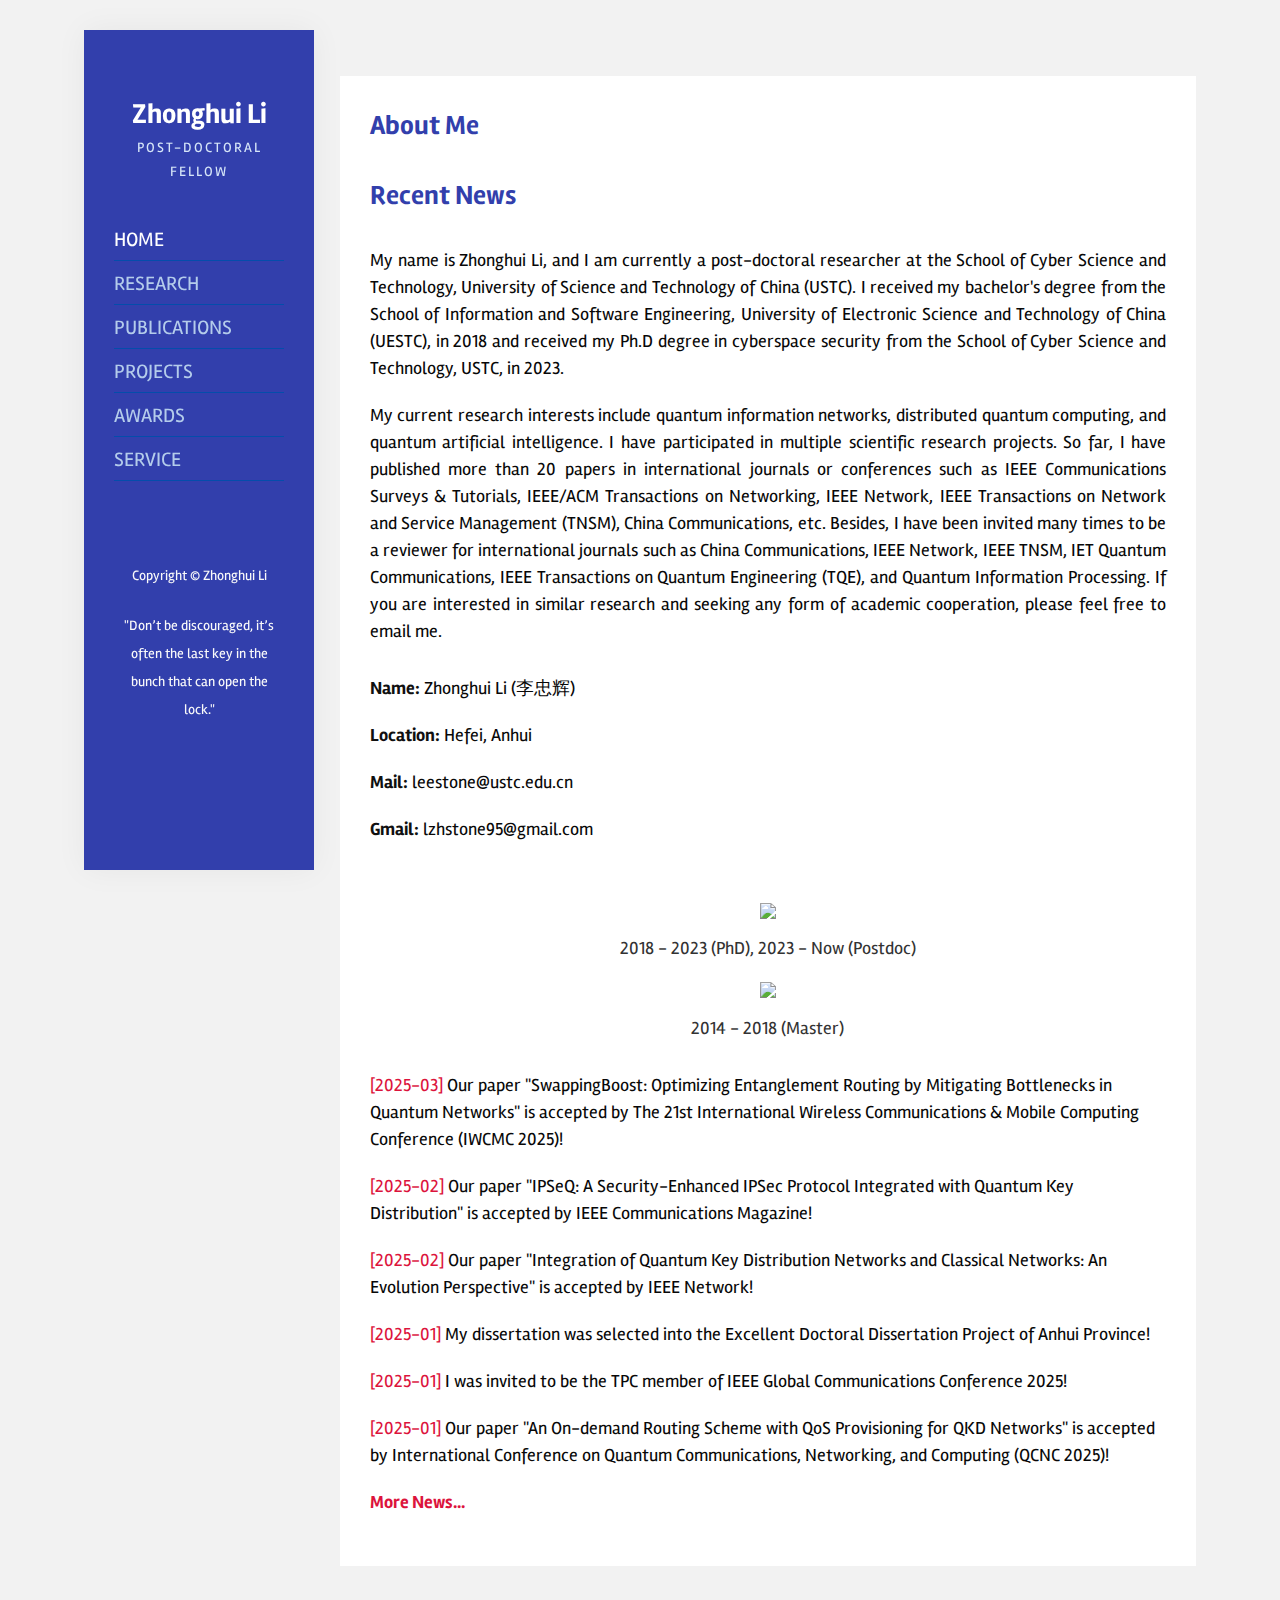
==== index.html @ 15d24ad1 "1" ====
﻿<!DOCTYPE HTML>
<html lang="en">

<head>
    <meta charset="utf-8">
    <meta http-equiv="X-UA-Compatible" content="IE=edge">
    <title>Zhonghui Li</title>
    <meta name="viewport" content="width=device-width, initial-scale=1">
    <link rel="icon" type="image/png" href="https://lzhstone95.github.io/Homepage/images/favicon.png" />
    <link href="https://fonts.googleapis.com/css?family=Rambla:400,700&display=swap" rel="stylesheet">
    <link rel="stylesheet" href="https://lzhstone95.github.io/Homepage/css/animate.css">
    <link rel="stylesheet" href="https://lzhstone95.github.io/Homepage/css/et-lineicons.css">
    <link rel="stylesheet" href="https://lzhstone95.github.io/Homepage/css/themify-icons.css">
    <link rel="stylesheet" href="https://lzhstone95.github.io/Homepage/css/bootstrap.css">
    <link rel="stylesheet" href="https://lzhstone95.github.io/Homepage/css/style.css">

    <style>
        .image-container {
            text-align: center;
            margin: 20px 0;
        }
        .image {
            width: 80%;
        }
        .caption {
            text-align: center;
            font-size: 18px;
            color: #333;
            margin-top: 10px;
        }
    </style>
</head>

<body>
    <div id="lonon-page"> <a href="#" class="js-lonon-nav-toggle lonon-nav-toggle"><i></i></a>
        <!-- Sidebar Section -->
        <aside id="lonon-aside">
            <!-- Logo -->
            <h1 id="lonon-logo">
                <img src="https://lzhstone95.github.io/Homepage/images/lzh.png" alt="" style="width: 75%; height: auto;"><br />
                <a href="https://lzhstone95.github.io/Homepage/index.html">Zhonghui Li<span>Post-Doctoral Fellow</span></a>
            </h1>
            <!-- Menu -->
            <nav id="lonon-main-menu">
                <ul>
                    <li class="lonon-active"><a href="https://lzhstone95.github.io/Homepage/index.html">Home</a></li>
                    <li><a href="https://lzhstone95.github.io/Homepage/research.html">Research</a></li>
                    <li><a href="https://lzhstone95.github.io/Homepage/publications.html">Publications</a> </li>
                    <li><a href="https://lzhstone95.github.io/Homepage/projects.html">Projects</a></li>  
                    <li><a href="https://lzhstone95.github.io/Homepage/award.html">Awards</a></li>  
                    <li><a href="https://lzhstone95.github.io/Homepage/service.html">Service</a></li>
                </ul>
            </nav>
            <!-- Sidebar Footer -->
            <div class="lonon-footer">
                <ul>
                    <li><a href="#"><i class="ti-agenda gray-icon"></i></a></li>
                    <li><a href="https://maps.app.goo.gl/RL1cjqYo1ihoAd9C6"><i class="ti-location-pin font-16px gray-icon"></i></a></li>
                    <li><a href="https://orcid.org/0009-0006-4283-9009"><i class="ti-id-badge gray-icon"></i></a></li>
                    <li><a href="https://github.com/lzhstone95"><i class="ti-github gray-icon"></i></a></li>
                    <li><a href="https://scholar.google.com.hk/citations?user=jzhsFoMAAAAJ&hl=zh-CN"><i class="ti-google gray-icon"></i></a></li>
                </ul>
                <p><small> Copyright &copy; Zhonghui Li</small></p><br>
                <p><small>"Don’t be discouraged, it’s often the last key in the bunch that can open the lock."</small><p>
            </div>
        </aside>
        <!-- Main Section -->
        <div id="lonon-main">
            <!-- About Us -->
            <div class="lonon-about">
                <div class="container-fluid">
                    <div class="row">
                        <div class="col-md-7">
                            <h2 class="lonon-heading animate-box" data-animate-effect="fadeInLeft">About Me</h2> 
                        </div>
                        <div class="col-md-5">
                            <h2 class="lonon-heading animate-box" data-animate-effect="fadeInLeft">Recent  News</h2> 
                        </div>
                    </div>
                    <div class="row" style="margin-bottom: -30px;">
                        <div class="col-md-7 animate-box fadeInLeft animated" data-animate-effect="fadeInLeft" >
                            <p style="text-align: justify;">My name is Zhonghui Li, and I am currently a post-doctoral researcher at the School of Cyber Science and Technology, University of Science and Technology of China (USTC). I received my bachelor's degree from the School of Information and Software Engineering, University of Electronic Science and Technology of China (UESTC), in 2018 and received my Ph.D degree in cyberspace security from the School of Cyber Science and Technology, USTC, in 2023.</p>

                            <p style="text-align: justify;">My current research interests include quantum information networks, distributed quantum computing, and quantum artificial intelligence. I have participated in multiple scientific research projects. So far, I have published more than 20 papers in international journals or conferences such as IEEE Communications Surveys & Tutorials, IEEE/ACM Transactions on Networking, IEEE Network, IEEE Transactions on Network and Service Management (TNSM), China Communications, etc. Besides, I have been invited many times to be a reviewer for international journals such as China Communications, IEEE Network, IEEE TNSM, IET Quantum Communications, IEEE Transactions on Quantum Engineering (TQE), and Quantum Information Processing. If you are interested in similar research and seeking any form of academic cooperation, please feel free to email me.</p>
                            <div class="lonon-about-contact-wrap">
                                <div class="row">
                                    <div class="col-md-6">
                                        <p><b>Name:</b> Zhonghui Li (李忠辉)</p>
                                        <p><b>Location:</b> Hefei, Anhui</p>
                                    </div>
                                    <div class="col-md-6">
                                        <p><b>Mail:</b> leestone&#64;ustc.edu.cn</p>
                                        <p><b>Gmail:</b> lzhstone95&#64;gmail.com</p>
                                    </div>
                                </div>
                            </div>
                            <div class="lonon-about-contact-wrap">
                                <div class="row">
                                    <div class="col-md-6">
                                        <div class="image-container">
                                            <img src="https://lzhstone95.github.io/Homepage/images/ustc-1.png" class="image">
                                            <p  class="caption">2018 - 2023 (PhD), 2023 - Now (Postdoc)</p>
                                        </div>
                                    </div>
                                    <div class="col-md-6">
                                        <div class="image-container">
                                            <img src="https://lzhstone95.github.io/Homepage/images/uestc.jpg"  class="image">
                                            <p  class="caption">2014 - 2018 (Master)</p>
                                        </div>
                                    </div>
                                </div>
                            </div>
                        </div>
                        <div class="col-md-5 animate-box fadeInLeft animated" data-animate-effect="fadeInLeft"> 
                            <p><span style="color: crimson;">[2025-03] </span>Our paper "SwappingBoost: Optimizing Entanglement Routing by Mitigating Bottlenecks in Quantum Networks" is accepted by The 21st International Wireless Communications & Mobile Computing Conference (IWCMC 2025)!</p>

                            <p><span style="color: crimson;">[2025-02] </span>Our paper "IPSeQ: A Security-Enhanced IPSec Protocol Integrated with Quantum Key Distribution" is accepted by IEEE Communications Magazine!</p>

                            <p><span style="color: crimson;">[2025-02] </span> Our paper "Integration of Quantum Key Distribution Networks and Classical Networks: An Evolution Perspective" is accepted by IEEE Network!</p>

                            <p><span style="color: crimson;">[2025-01] </span>My dissertation was selected into the Excellent Doctoral Dissertation Project of Anhui Province!</p>

                            <p><span style="color: crimson;">[2025-01] </span>I was invited to be the TPC member of IEEE Global Communications Conference 2025!</p>
                            
                            <p><span style="color: crimson;">[2025-01] </span>Our paper "An On-demand Routing Scheme with QoS Provisioning for QKD Networks" is accepted by International Conference on Quantum Communications, Networking, and Computing (QCNC 2025)!</p>

                            <p><a href="https://lzhstone95.github.io/Homepage/all_news.html" style="color:crimson; font-weight: bold;"><i class="ti-hand-point-right"></i> More News...</a></p>
                        </div>
                    </div>
                </div>
            </div>
        </div>
    </div>
    <!-- JS -->
    <script src="https://lzhstone95.github.io/Homepage/js/jquery.min.js"></script>
    <script src="https://lzhstone95.github.io/Homepage/js/modernizr-2.6.2.min.js"></script>
    <script src="https://lzhstone95.github.io/Homepage/js/jquery.easing.1.3.js"></script>
    <script src="https://lzhstone95.github.io/Homepage/js/bootstrap.min.js"></script>
    <script src="https://lzhstone95.github.io/Homepage/js/jquery.waypoints.min.js"></script>
    <script src="https://lzhstone95.github.io/Homepage/js/sticky-kit.min.js"></script>
    <script src="https://lzhstone95.github.io/Homepage/js/main.js"></script>
</body>

</html>
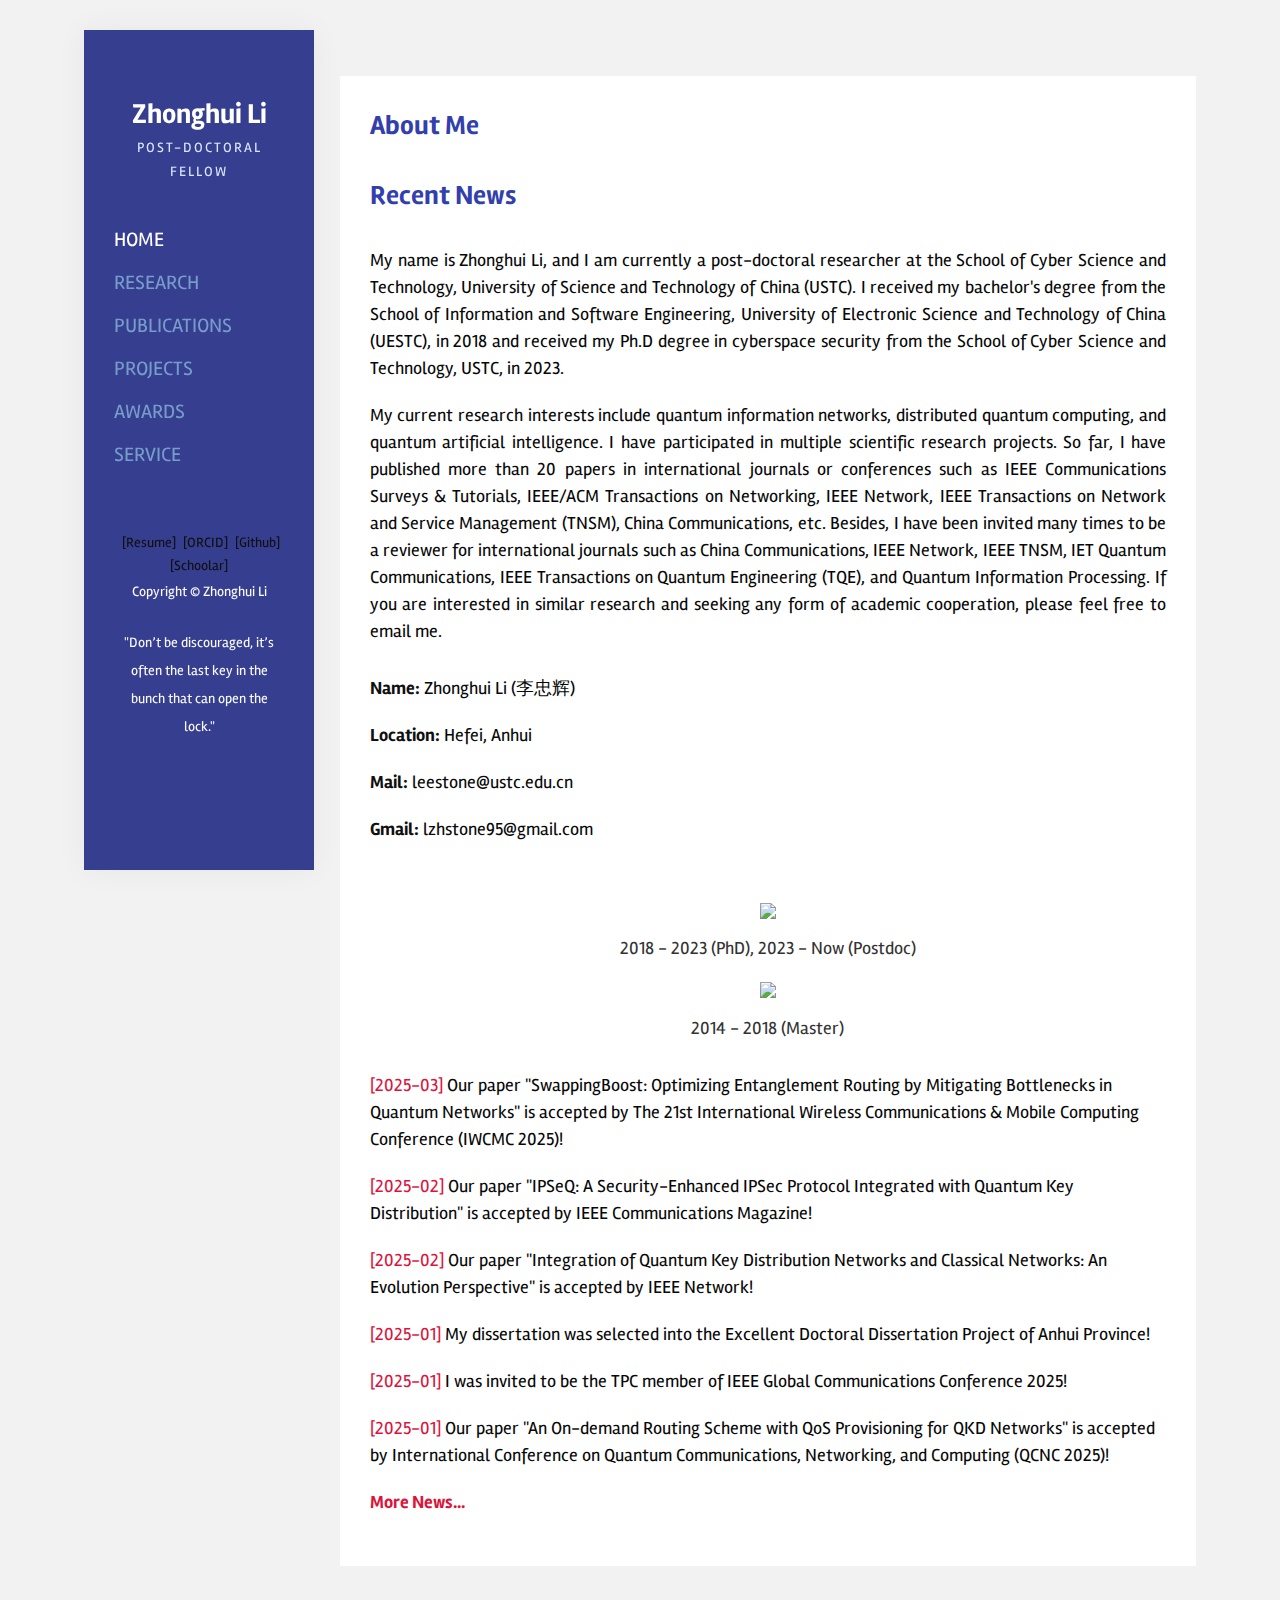
==== commit 88267baf: "Update index.html" ====
--- a/index.html
+++ b/index.html
@@ -54,11 +54,11 @@
             <!-- Sidebar Footer -->
             <div class="lonon-footer">
                 <ul>
-                    <li><a href="#"><i class="ti-agenda gray-icon"></i></a></li>
-                    <li><a href="https://maps.app.goo.gl/RL1cjqYo1ihoAd9C6"><i class="ti-location-pin font-16px gray-icon"></i></a></li>
-                    <li><a href="https://orcid.org/0009-0006-4283-9009"><i class="ti-id-badge gray-icon"></i></a></li>
-                    <li><a href="https://github.com/lzhstone95"><i class="ti-github gray-icon"></i></a></li>
-                    <li><a href="https://scholar.google.com.hk/citations?user=jzhsFoMAAAAJ&hl=zh-CN"><i class="ti-google gray-icon"></i></a></li>
+                    <li><a href="#"></a></li>
+                    <li><a href="https://maps.app.goo.gl/RL1cjqYo1ihoAd9C6">[Resume]</a></li>
+                    <li><a href="https://orcid.org/0009-0006-4283-9009">[ORCID]</a></li>
+                    <li><a href="https://github.com/lzhstone95">[Github]</a></li>
+                    <li><a href="https://scholar.google.com.hk/citations?user=jzhsFoMAAAAJ&hl=zh-CN">[Schoolar]</a></li>
                 </ul>
                 <p><small> Copyright &copy; Zhonghui Li</small></p><br>
                 <p><small>"Don’t be discouraged, it’s often the last key in the bunch that can open the lock."</small><p>
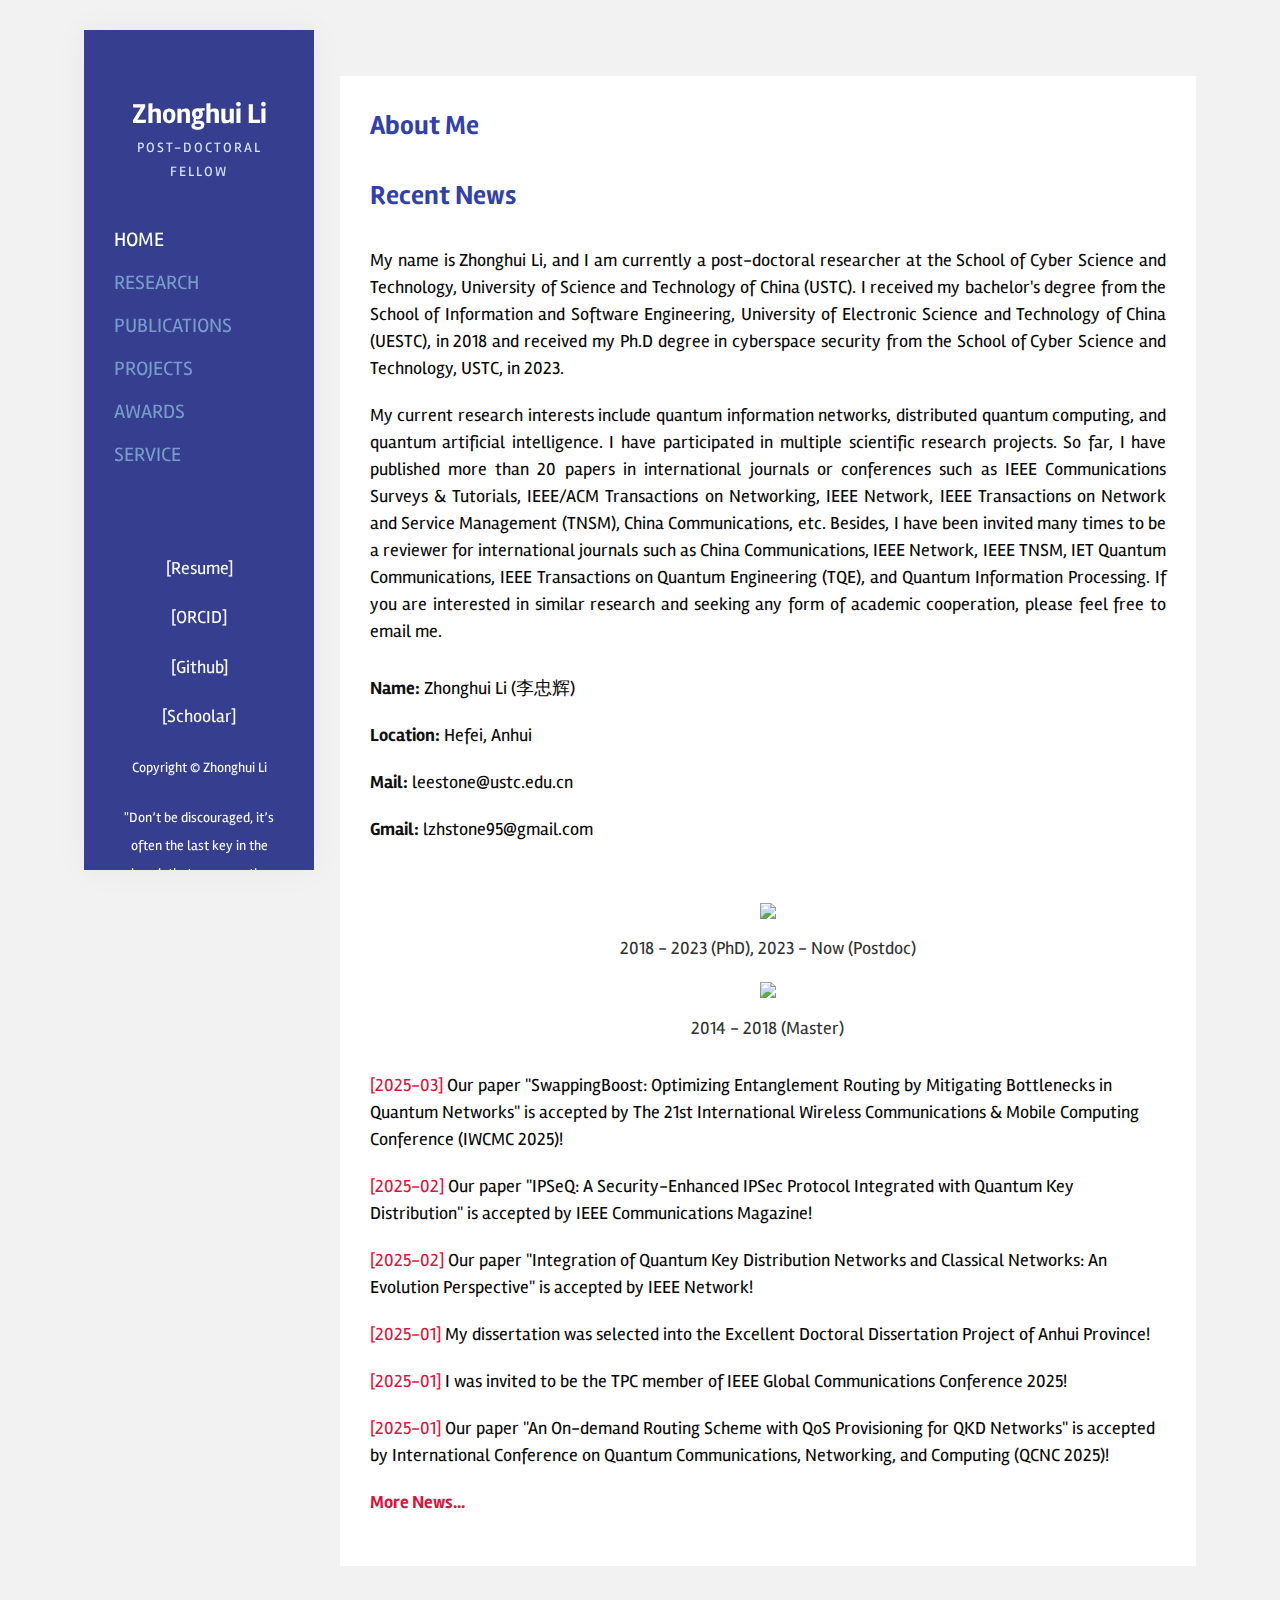
==== commit fe1849f2: "Update index.html" ====
--- a/index.html
+++ b/index.html
@@ -55,10 +55,10 @@
             <div class="lonon-footer">
                 <ul>
                     <li><a href="#"></a></li>
-                    <li><a href="https://maps.app.goo.gl/RL1cjqYo1ihoAd9C6">[Resume]</a></li>
-                    <li><a href="https://orcid.org/0009-0006-4283-9009">[ORCID]</a></li>
-                    <li><a href="https://github.com/lzhstone95">[Github]</a></li>
-                    <li><a href="https://scholar.google.com.hk/citations?user=jzhsFoMAAAAJ&hl=zh-CN">[Schoolar]</a></li>
+                    <li><a href="https://maps.app.goo.gl/RL1cjqYo1ihoAd9C6"><p>[Resume]</p></a></li>
+                    <li><a href="https://orcid.org/0009-0006-4283-9009"><p>[ORCID]</p></a></li>
+                    <li><a href="https://github.com/lzhstone95"><p>[Github]</p></a></li>
+                    <li><a href="https://scholar.google.com.hk/citations?user=jzhsFoMAAAAJ&hl=zh-CN"><p>[Schoolar]</p></a></li>
                 </ul>
                 <p><small> Copyright &copy; Zhonghui Li</small></p><br>
                 <p><small>"Don’t be discouraged, it’s often the last key in the bunch that can open the lock."</small><p>
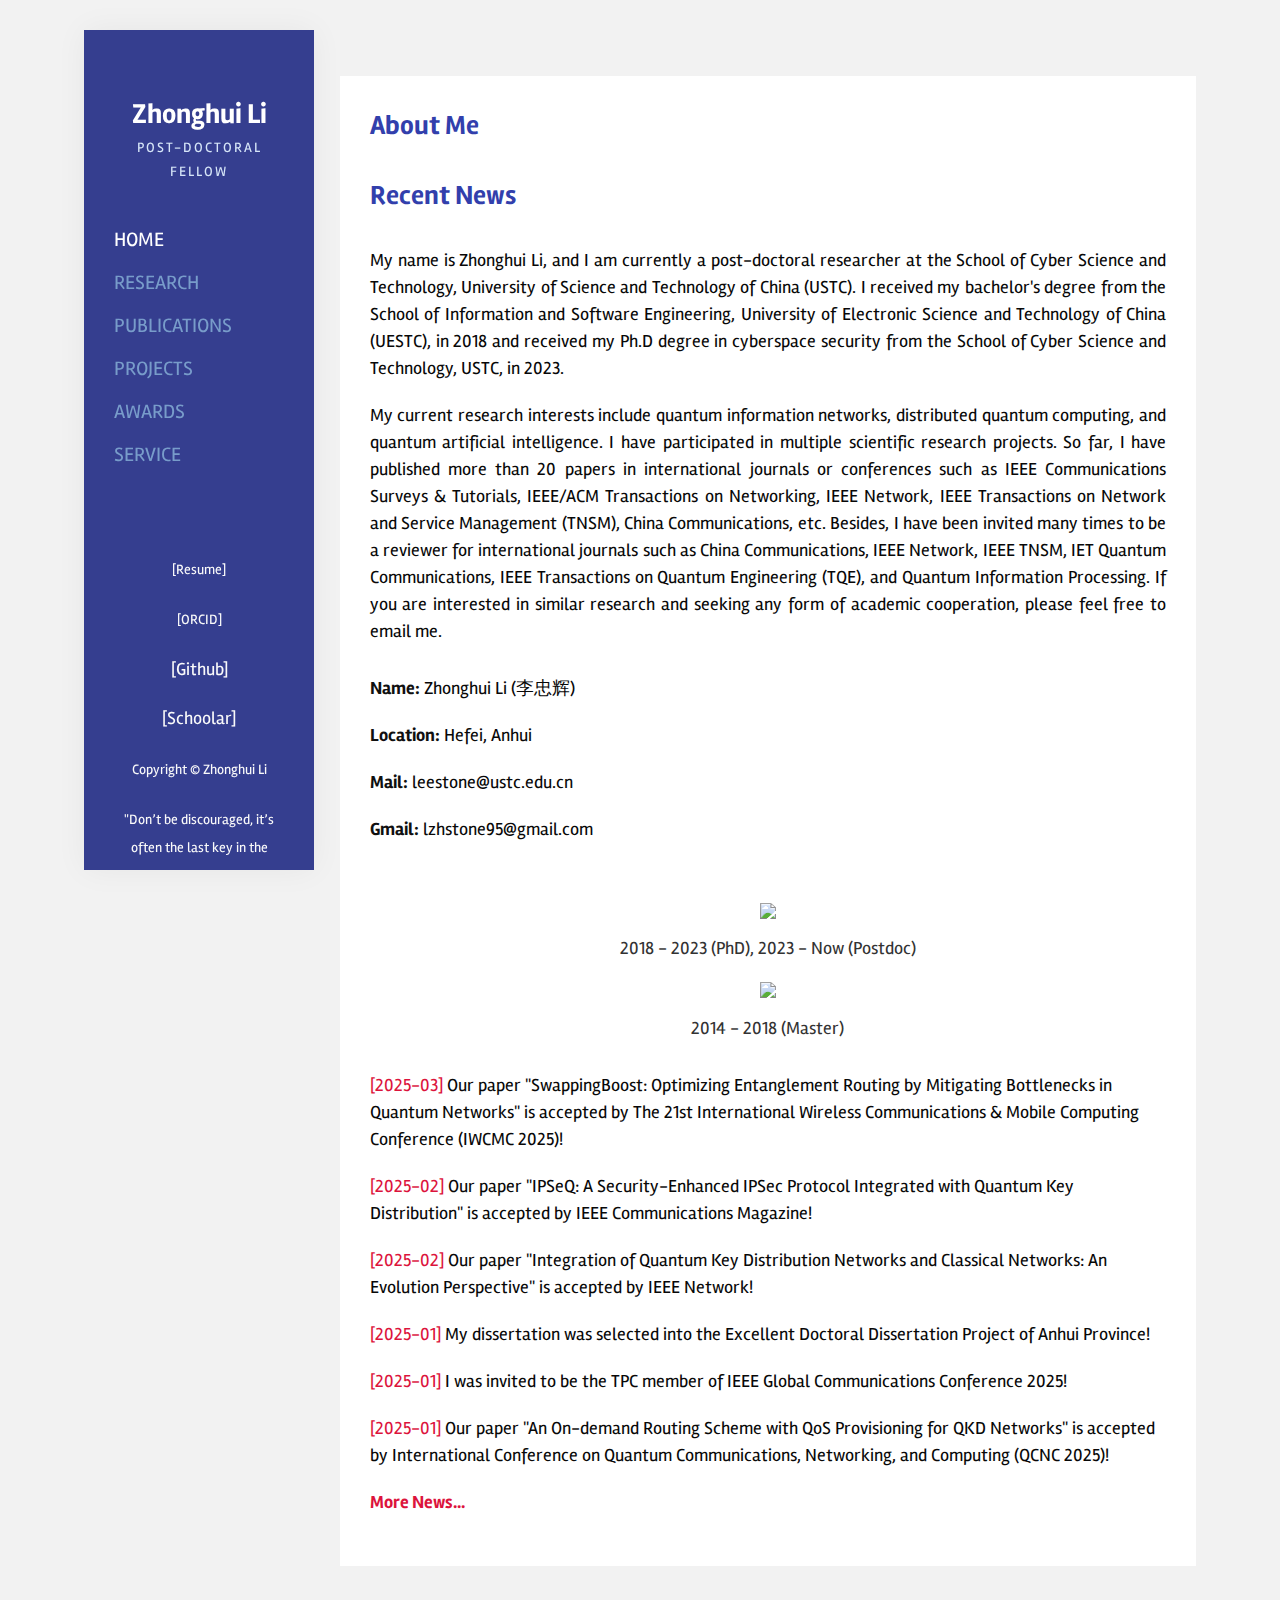
==== commit 6e416804: "Update index.html" ====
--- a/index.html
+++ b/index.html
@@ -55,8 +55,8 @@
             <div class="lonon-footer">
                 <ul>
                     <li><a href="#"></a></li>
-                    <li><a href="https://maps.app.goo.gl/RL1cjqYo1ihoAd9C6"><p>[Resume]</p></a></li>
-                    <li><a href="https://orcid.org/0009-0006-4283-9009"><p>[ORCID]</p></a></li>
+                    <li><a href="https://maps.app.goo.gl/RL1cjqYo1ihoAd9C6"><p><small>[Resume]</small></p></a></li>
+                    <li><a href="https://orcid.org/0009-0006-4283-9009"><p><small>[ORCID]</small></p></a></li>
                     <li><a href="https://github.com/lzhstone95"><p>[Github]</p></a></li>
                     <li><a href="https://scholar.google.com.hk/citations?user=jzhsFoMAAAAJ&hl=zh-CN"><p>[Schoolar]</p></a></li>
                 </ul>
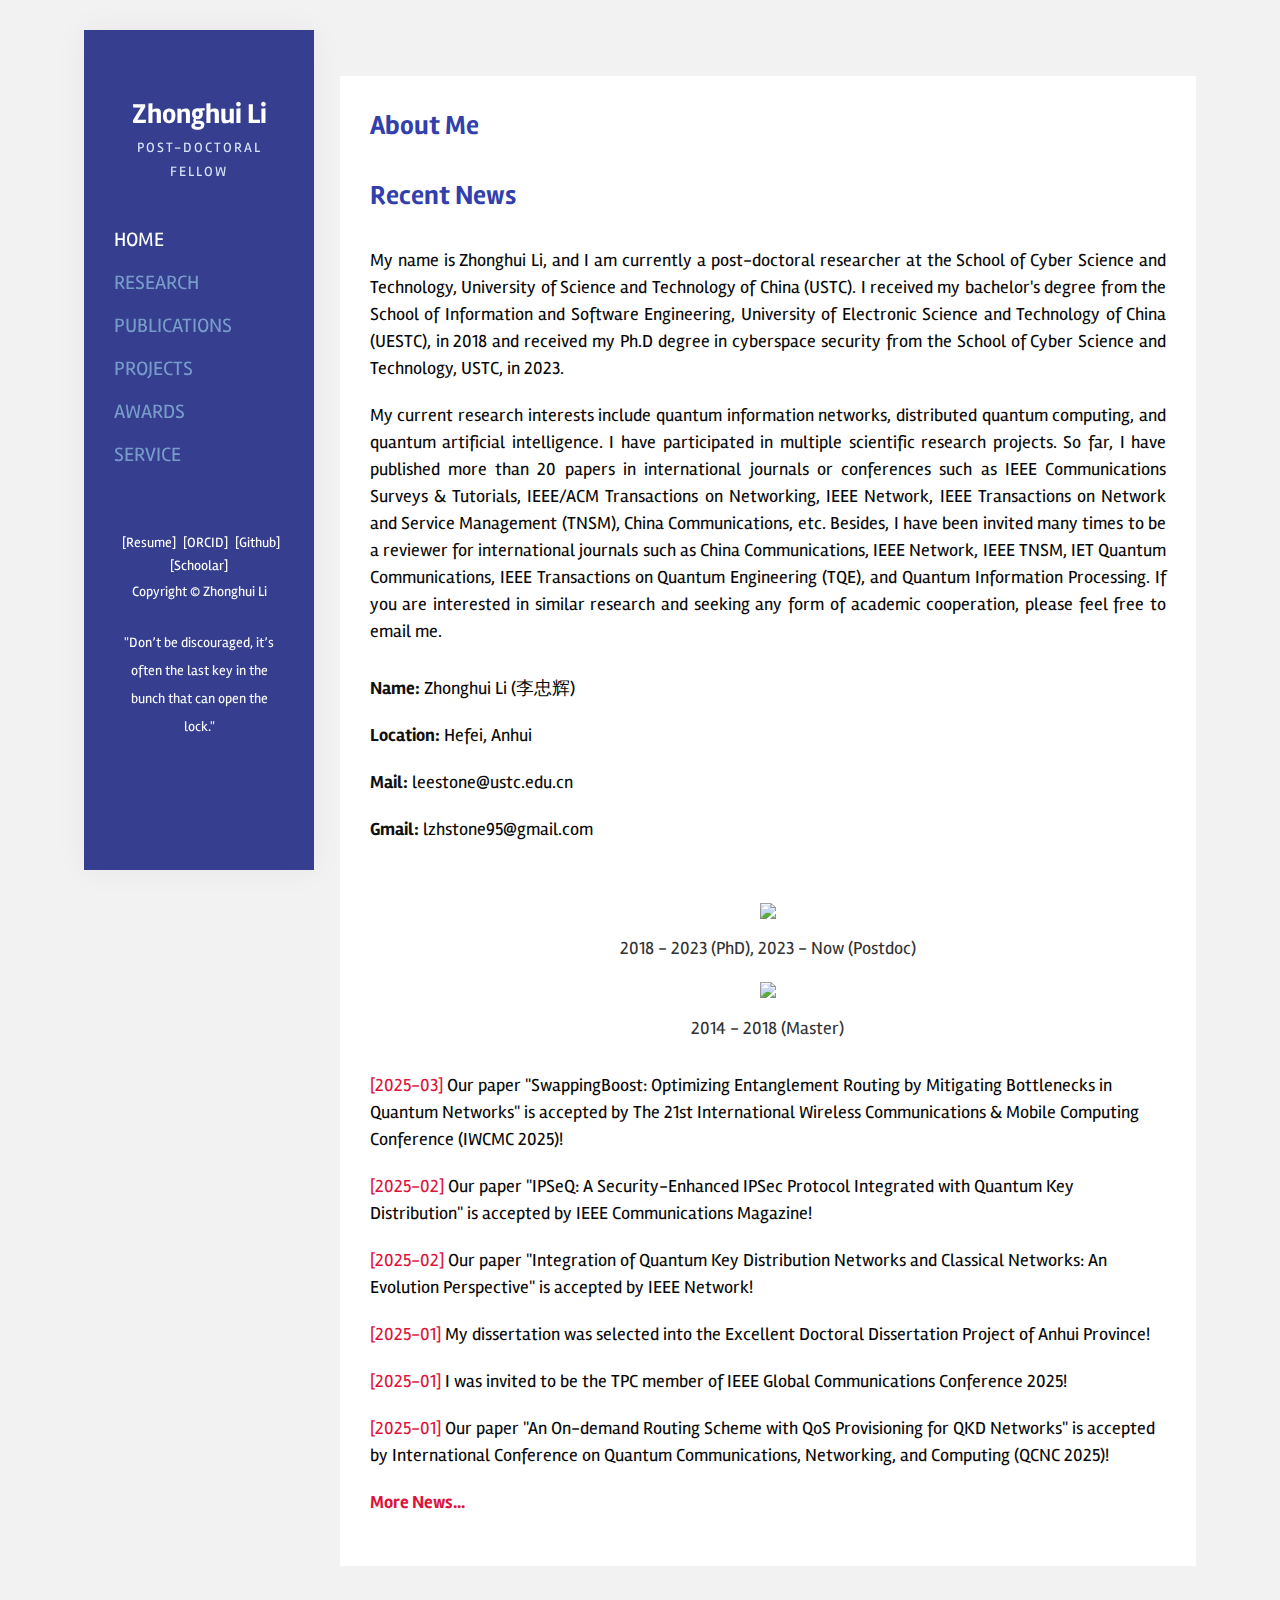
==== commit b9909a55: "1" ====
--- a/index.html
+++ b/index.html
@@ -55,10 +55,10 @@
             <div class="lonon-footer">
                 <ul>
                     <li><a href="#"></a></li>
-                    <li><a href="https://maps.app.goo.gl/RL1cjqYo1ihoAd9C6"><p><small>[Resume]</small></p></a></li>
-                    <li><a href="https://orcid.org/0009-0006-4283-9009"><p><small>[ORCID]</small></p></a></li>
-                    <li><a href="https://github.com/lzhstone95"><p>[Github]</p></a></li>
-                    <li><a href="https://scholar.google.com.hk/citations?user=jzhsFoMAAAAJ&hl=zh-CN"><p>[Schoolar]</p></a></li>
+                    <li><a href="https://maps.app.goo.gl/RL1cjqYo1ihoAd9C6">[Resume]</a></li>
+                    <li><a href="https://orcid.org/0009-0006-4283-9009">[ORCID]</a></li>
+                    <li><a href="https://github.com/lzhstone95">[Github]</a></li>
+                    <li><a href="https://scholar.google.com.hk/citations?user=jzhsFoMAAAAJ&hl=zh-CN">[Schoolar]</a></li>
                 </ul>
                 <p><small> Copyright &copy; Zhonghui Li</small></p><br>
                 <p><small>"Don’t be discouraged, it’s often the last key in the bunch that can open the lock."</small><p>
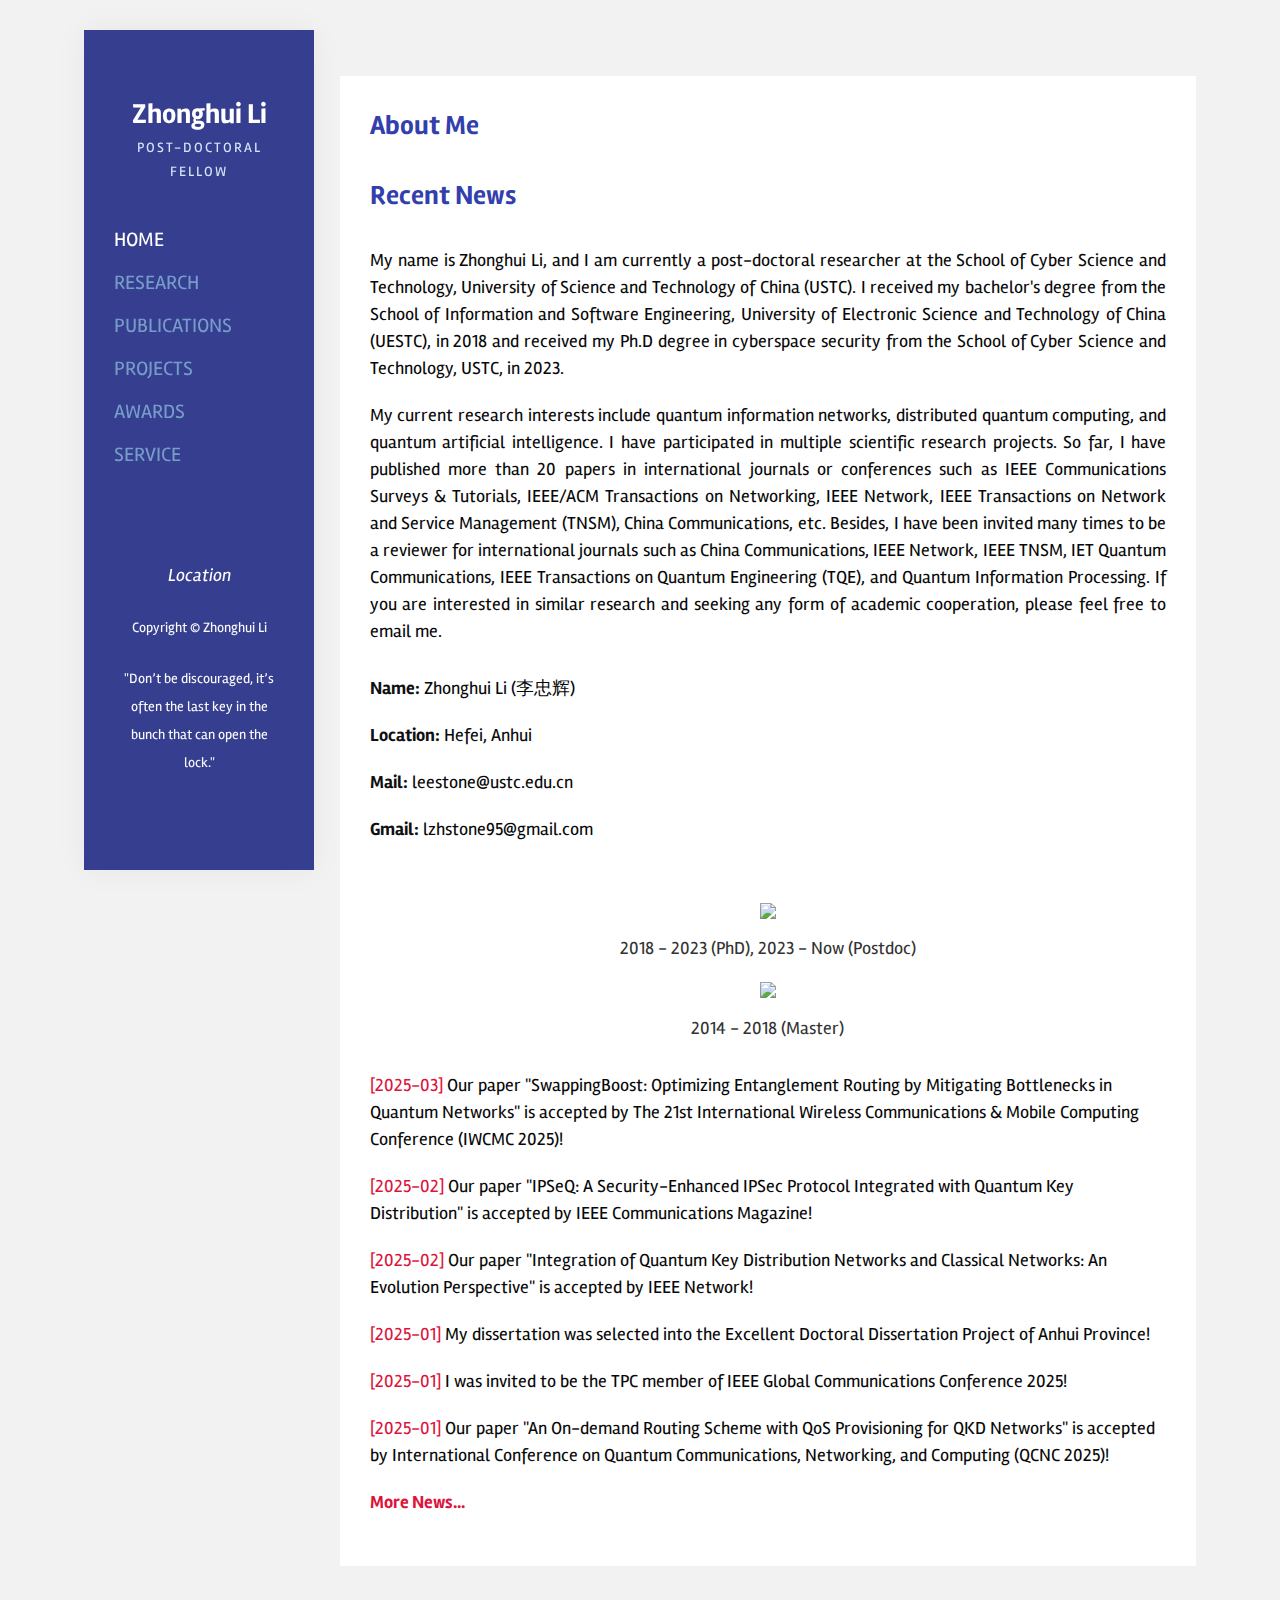
==== commit 032ee8b8: "1" ====
--- a/index.html
+++ b/index.html
@@ -54,11 +54,11 @@
             <!-- Sidebar Footer -->
             <div class="lonon-footer">
                 <ul>
-                    <li><a href="#"></a></li>
-                    <li><a href="https://maps.app.goo.gl/RL1cjqYo1ihoAd9C6">[Resume]</a></li>
-                    <li><a href="https://orcid.org/0009-0006-4283-9009">[ORCID]</a></li>
-                    <li><a href="https://github.com/lzhstone95">[Github]</a></li>
-                    <li><a href="https://scholar.google.com.hk/citations?user=jzhsFoMAAAAJ&hl=zh-CN">[Schoolar]</a></li>
+                    <li><a href="#"><i class="ti-agenda gray-icon"></i></a></li>
+                    <li><a href="https://maps.app.goo.gl/RL1cjqYo1ihoAd9C6"><i class="ti-location-pin gray-icon"><p>Location</p></i></a></li>
+                    <li><a href="https://orcid.org/0009-0006-4283-9009"><i class="ti-id-badge gray-icon"></i></a></li>
+                    <li><a href="https://github.com/lzhstone95"><i class="ti-github gray-icon"></i></a></li>
+                    <li><a href="https://scholar.google.com.hk/citations?user=jzhsFoMAAAAJ&hl=zh-CN"><i class="ti-google gray-icon"></i></a></li>
                 </ul>
                 <p><small> Copyright &copy; Zhonghui Li</small></p><br>
                 <p><small>"Don’t be discouraged, it’s often the last key in the bunch that can open the lock."</small><p>
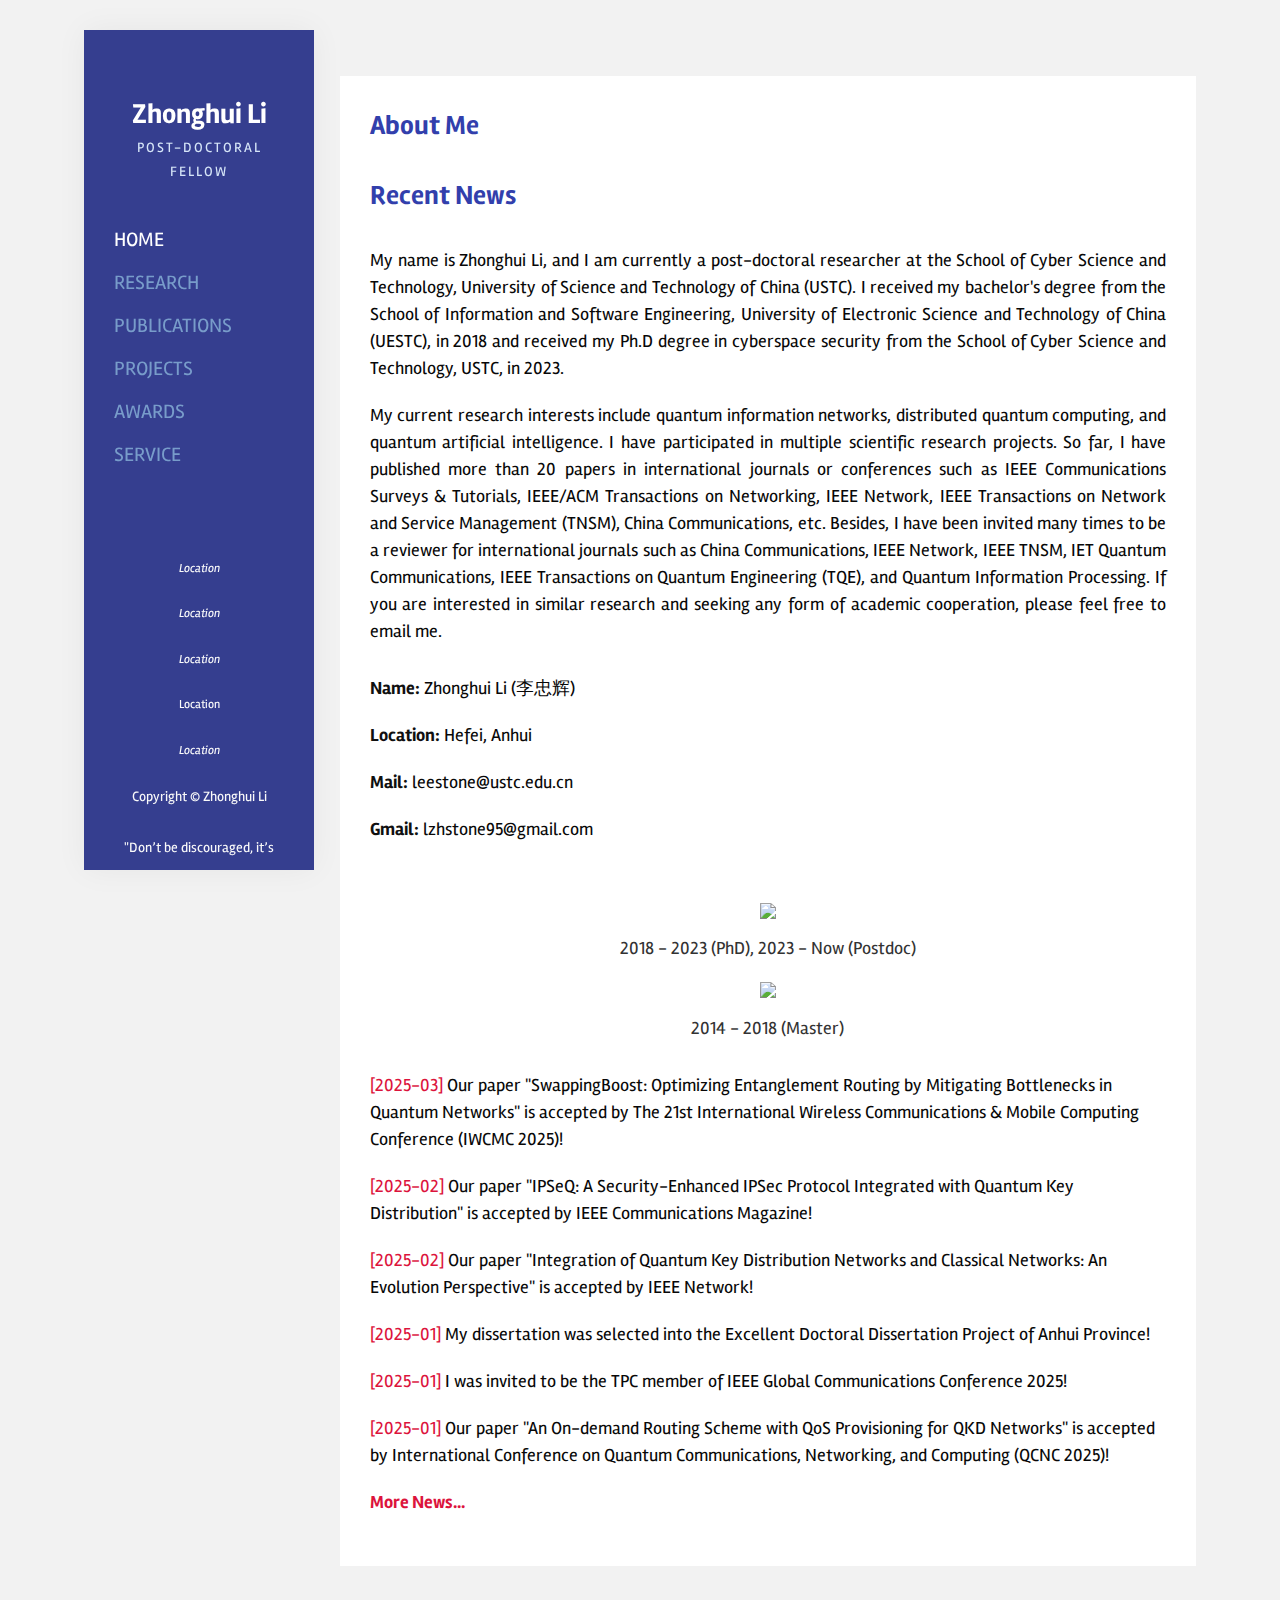
==== commit 86010c56: "Update index.html" ====
--- a/index.html
+++ b/index.html
@@ -54,11 +54,11 @@
             <!-- Sidebar Footer -->
             <div class="lonon-footer">
                 <ul>
-                    <li><a href="#"><i class="ti-agenda gray-icon"></i></a></li>
+                    <li><a href="#"><i class="ti-agenda gray-icon"><p>Location</p></i></a></li>
                     <li><a href="https://maps.app.goo.gl/RL1cjqYo1ihoAd9C6"><i class="ti-location-pin gray-icon"><p>Location</p></i></a></li>
-                    <li><a href="https://orcid.org/0009-0006-4283-9009"><i class="ti-id-badge gray-icon"></i></a></li>
-                    <li><a href="https://github.com/lzhstone95"><i class="ti-github gray-icon"></i></a></li>
-                    <li><a href="https://scholar.google.com.hk/citations?user=jzhsFoMAAAAJ&hl=zh-CN"><i class="ti-google gray-icon"></i></a></li>
+                    <li><a href="https://orcid.org/0009-0006-4283-9009"><i class="ti-id-badge gray-icon"><p>Location</p></i></a></li>
+                    <li><a href="https://github.com/lzhstone95"><i class="ti-github gray-icon"></i><p>Location</p></a></li>
+                    <li><a href="https://scholar.google.com.hk/citations?user=jzhsFoMAAAAJ&hl=zh-CN"><i class="ti-google gray-icon"><p>Location</p></i></a></li>
                 </ul>
                 <p><small> Copyright &copy; Zhonghui Li</small></p><br>
                 <p><small>"Don’t be discouraged, it’s often the last key in the bunch that can open the lock."</small><p>
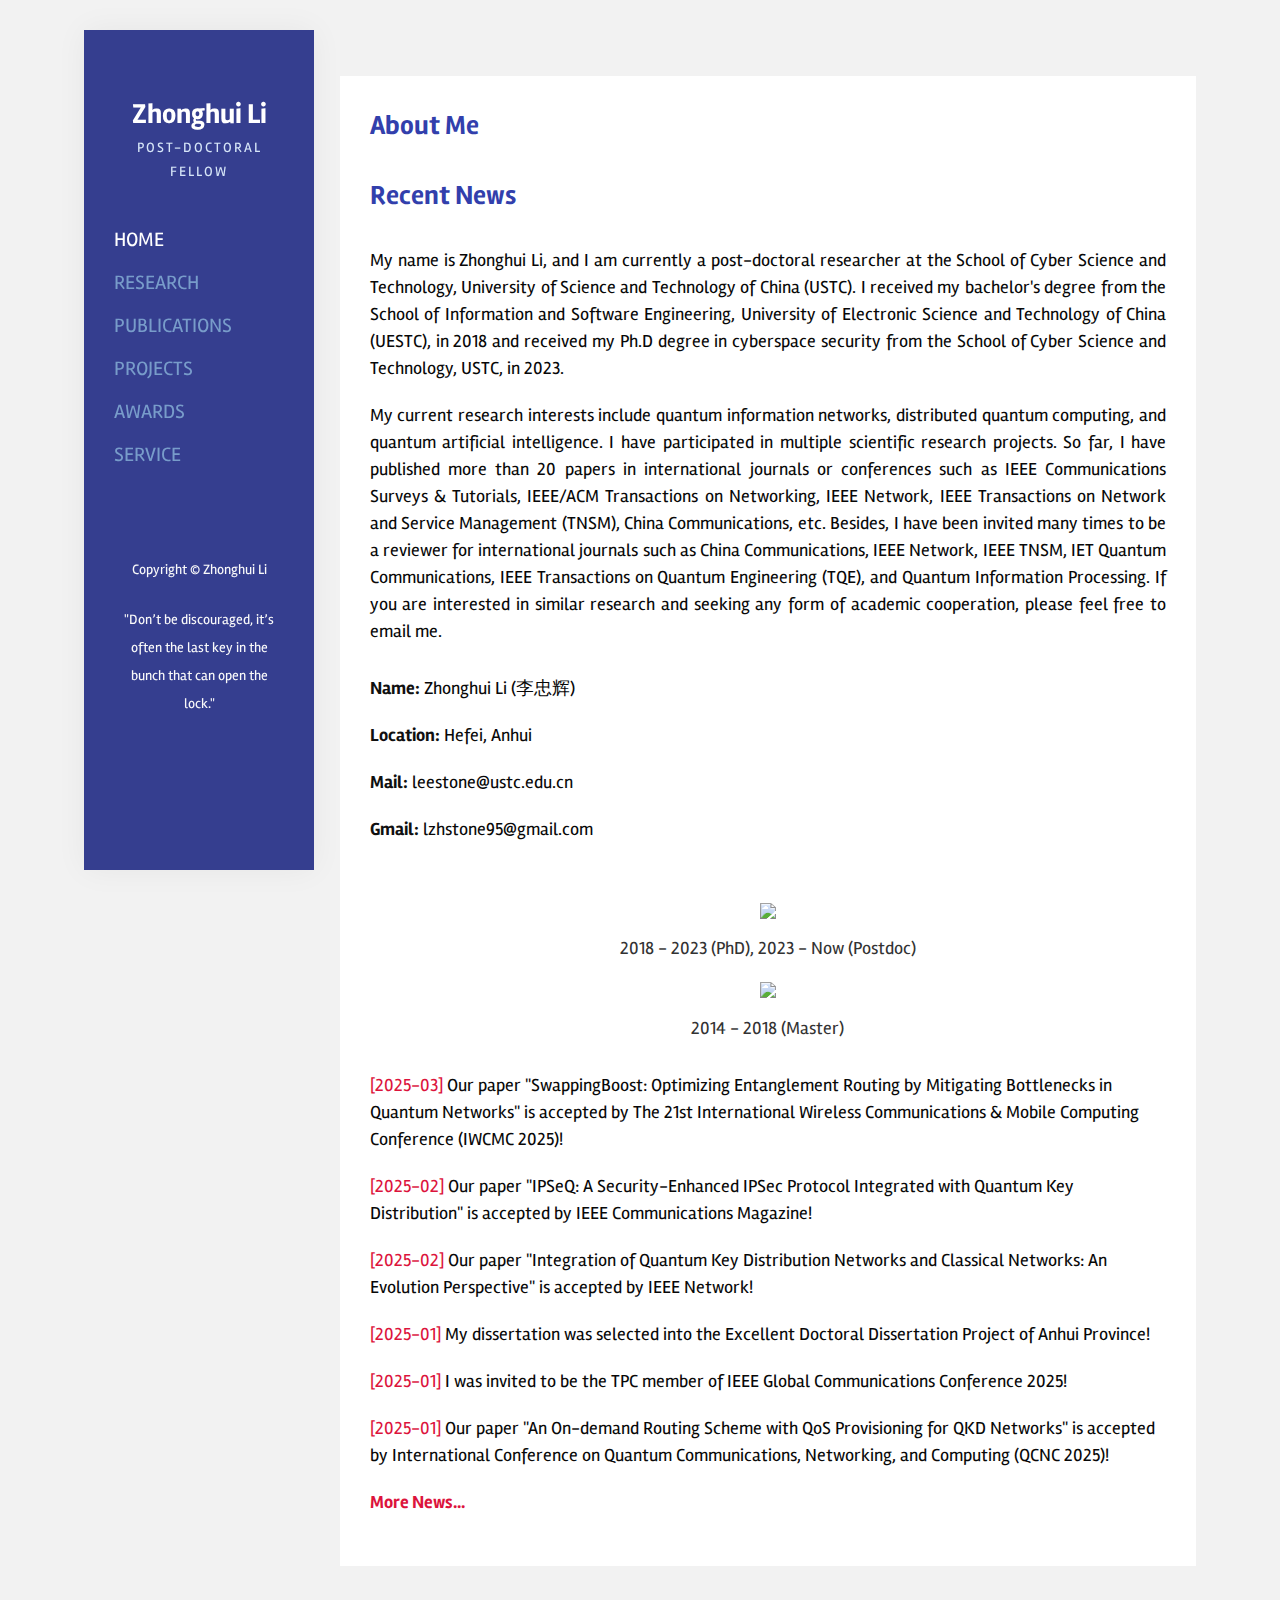
==== commit 78a2596f: "1" ====
--- a/index.html
+++ b/index.html
@@ -54,11 +54,10 @@
             <!-- Sidebar Footer -->
             <div class="lonon-footer">
                 <ul>
-                    <li><a href="#"><i class="ti-agenda gray-icon"><p>Location</p></i></a></li>
-                    <li><a href="https://maps.app.goo.gl/RL1cjqYo1ihoAd9C6"><i class="ti-location-pin gray-icon"><p>Location</p></i></a></li>
-                    <li><a href="https://orcid.org/0009-0006-4283-9009"><i class="ti-id-badge gray-icon"><p>Location</p></i></a></li>
-                    <li><a href="https://github.com/lzhstone95"><i class="ti-github gray-icon"></i><p>Location</p></a></li>
-                    <li><a href="https://scholar.google.com.hk/citations?user=jzhsFoMAAAAJ&hl=zh-CN"><i class="ti-google gray-icon"><p>Location</p></i></a></li>
+                    <li><a href="https://maps.app.goo.gl/RL1cjqYo1ihoAd9C6"><i class="ti-location-pin gray-icon"></i></a></li>
+                    <li><a href="https://orcid.org/0009-0006-4283-9009"><i class="ti-id-badge gray-icon"></i></a></li>
+                    <li><a href="https://github.com/lzhstone95"><i class="ti-github gray-icon"></i></a></li>
+                    <li><a href="https://scholar.google.com.hk/citations?user=jzhsFoMAAAAJ&hl=zh-CN"><i class="ti-google gray-icon"></i></a></li>
                 </ul>
                 <p><small> Copyright &copy; Zhonghui Li</small></p><br>
                 <p><small>"Don’t be discouraged, it’s often the last key in the bunch that can open the lock."</small><p>
